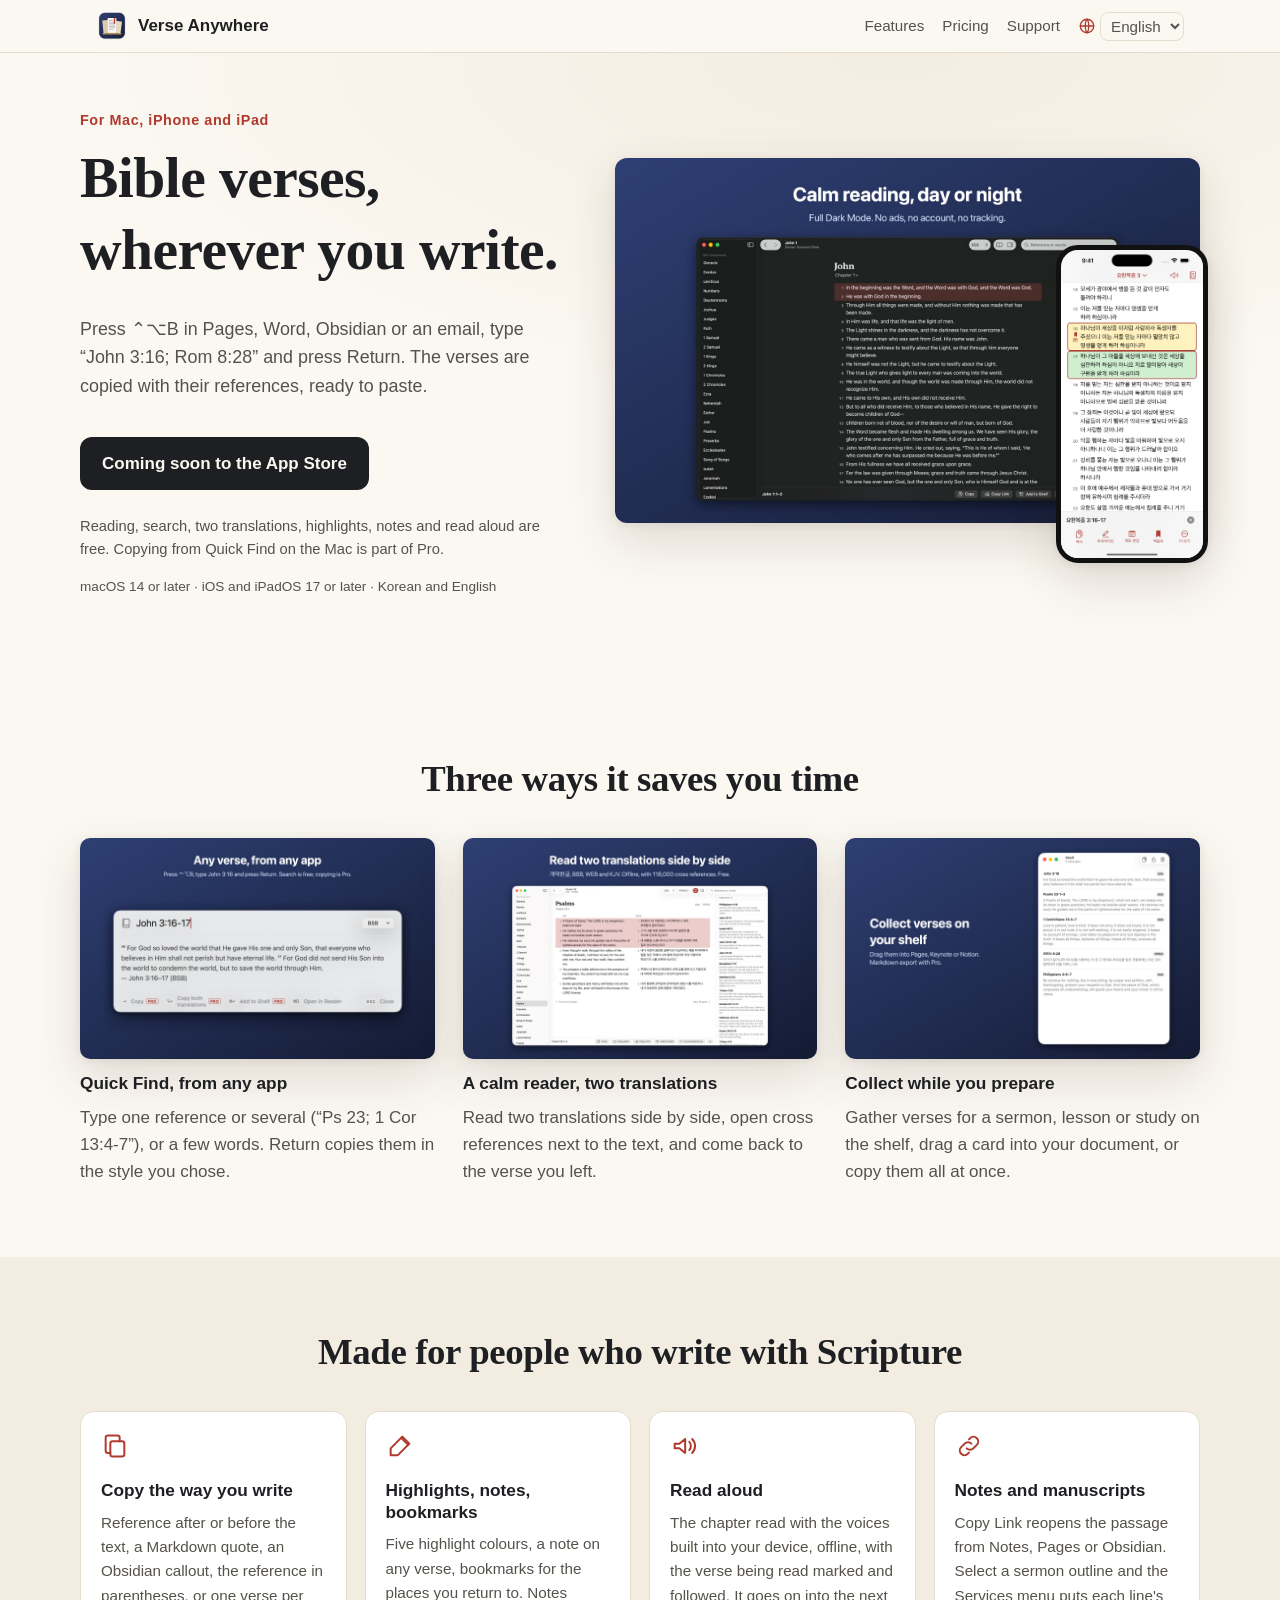
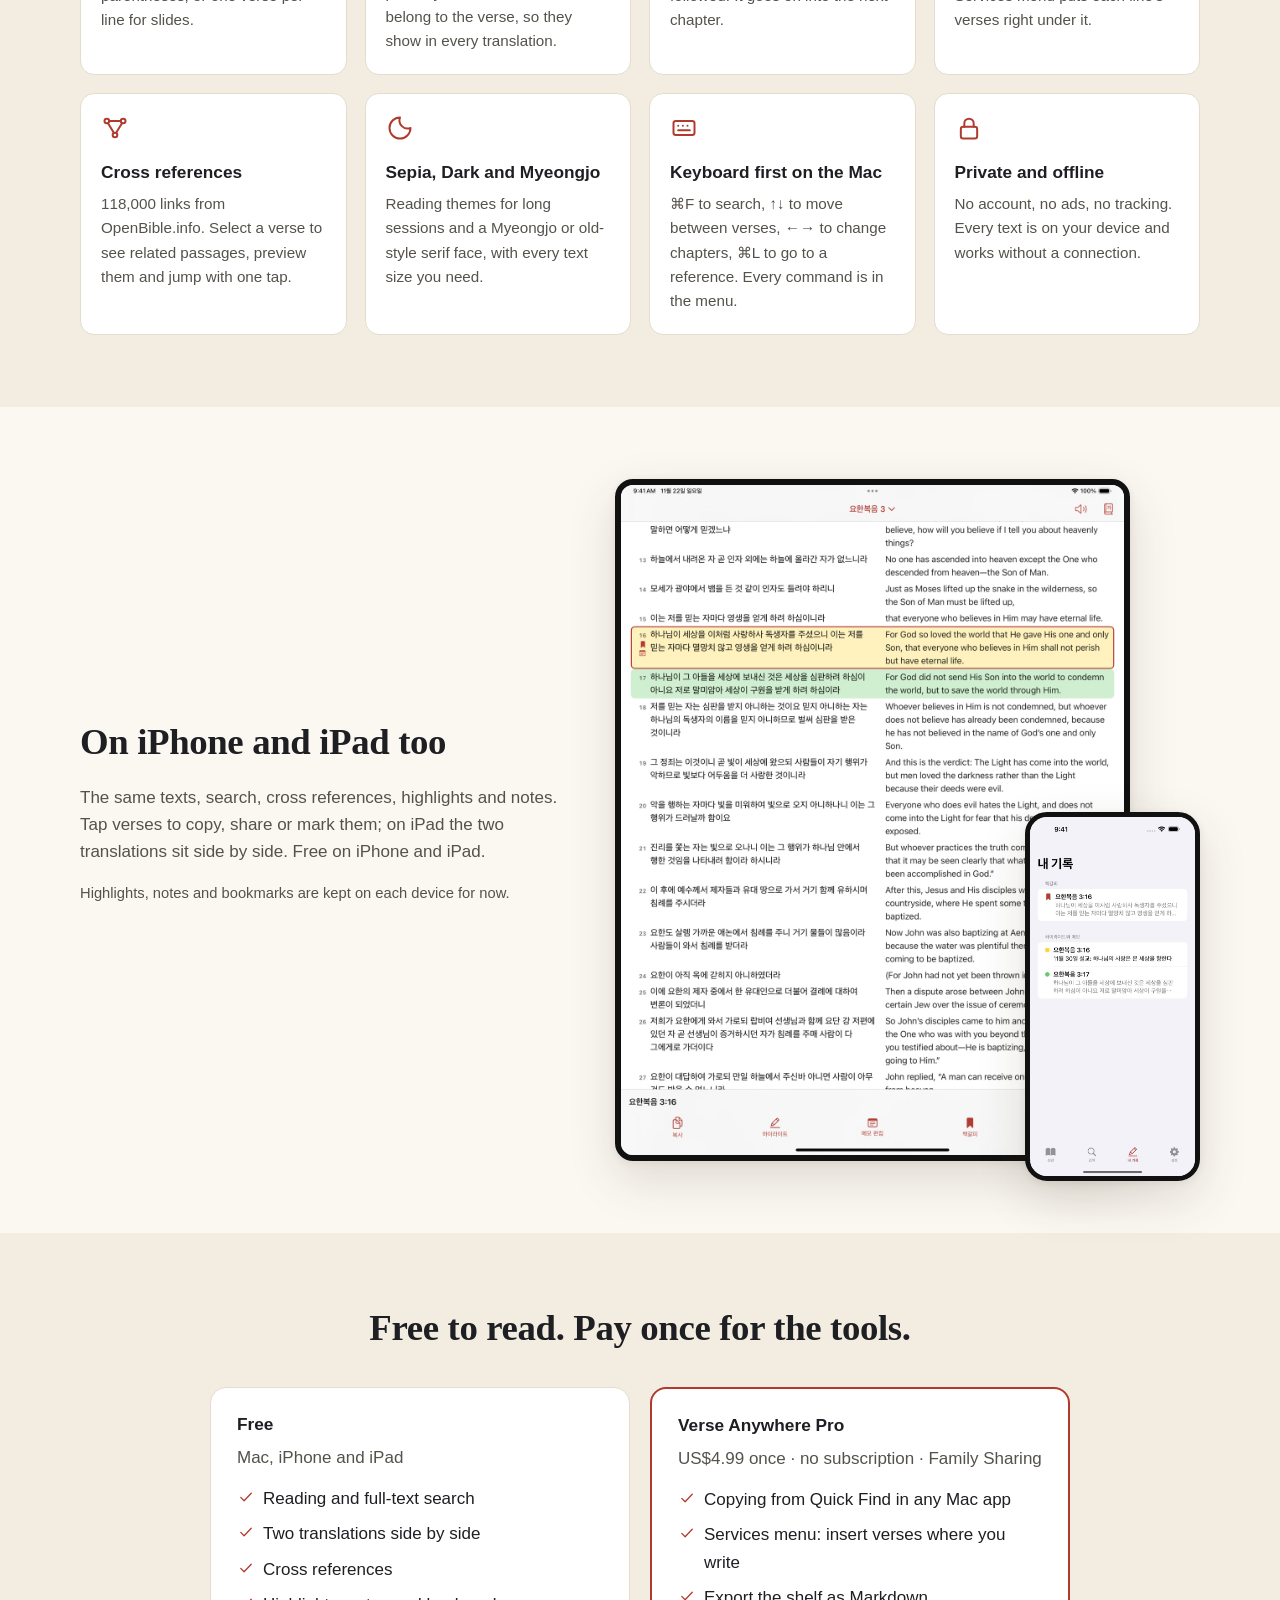
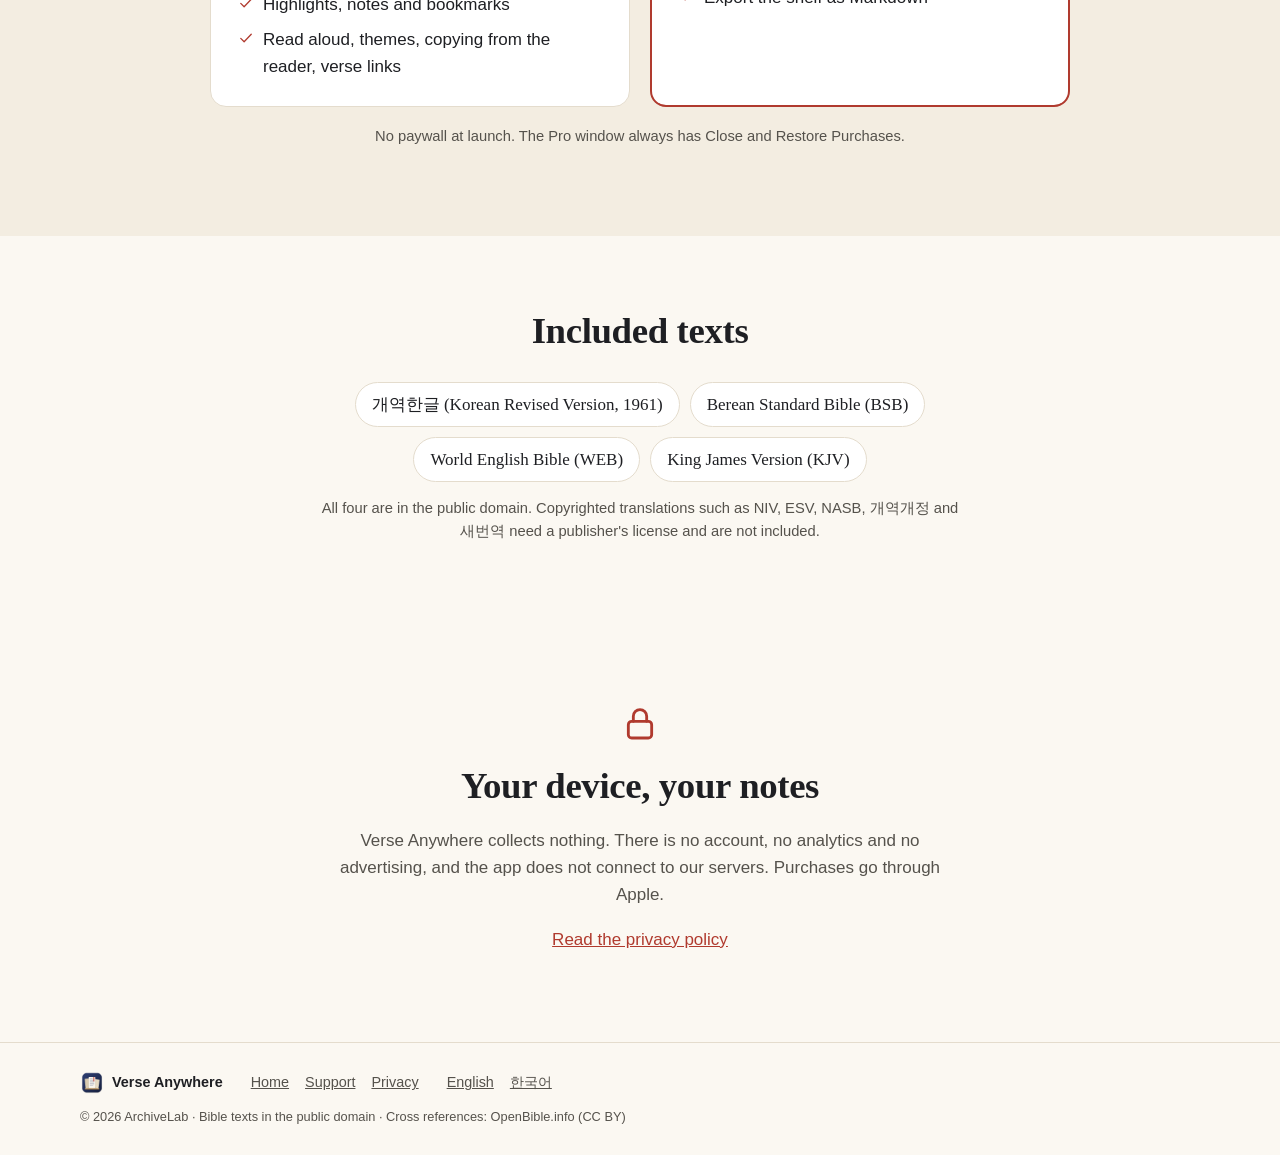
==== index.html @ a39cfaa6 "Verse Anywhere website: home, privacy and support pages in English and Korean Static pages generated" ====
<!doctype html>
<html lang="en">
<head>
<meta charset="utf-8">
<meta name="viewport" content="width=device-width, initial-scale=1">
<title>Verse Anywhere</title>
<meta name="description" content="Press ⌃⌥B in any Mac app, type a reference and press Return: the verses are copied with their references. Two translations side by side, cross references, highlights and notes, read aloud. Offline, no account. Free to read, one-time Pro.">
<link rel="alternate" hreflang="en" href="https://archivelab-kr.github.io/verseanywhere/en/">
<link rel="alternate" hreflang="ko" href="https://archivelab-kr.github.io/verseanywhere/ko/">
<link rel="alternate" hreflang="x-default" href="https://archivelab-kr.github.io/verseanywhere/">
<link rel="icon" type="image/png" href="assets/favicon.png">
<script>
(function () {
  var langs = (navigator.languages || [navigator.language || "en"]);
  for (var i = 0; i < langs.length; i++) { if (langs[i].toLowerCase().indexOf("ko") === 0) { location.replace("ko/"); return; } }
  location.replace("en/");
})();
</script>
<noscript><meta http-equiv="refresh" content="0; url=en/"></noscript>
</head>
<body>
<ul><li><a href="en/" lang="en">English</a></li><li><a href="ko/" lang="ko">한국어</a></li></ul>
</body>
</html>
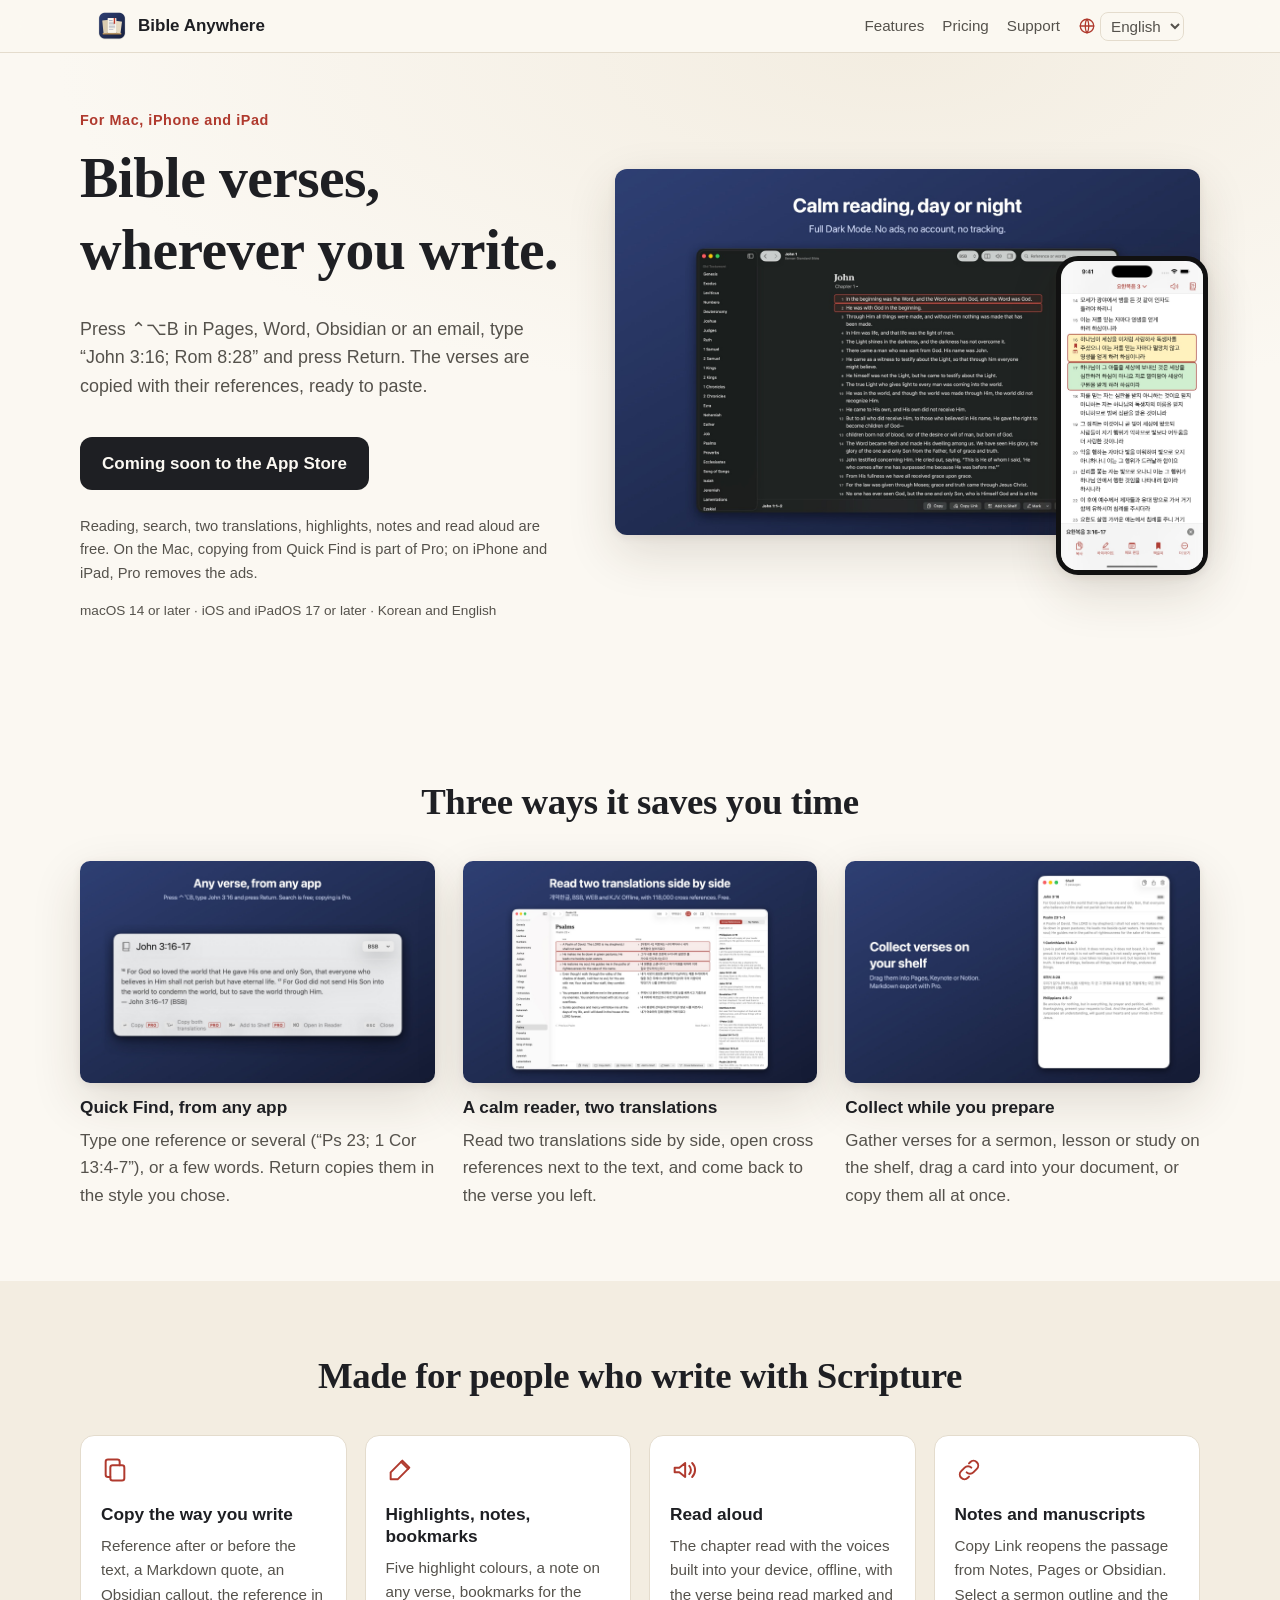
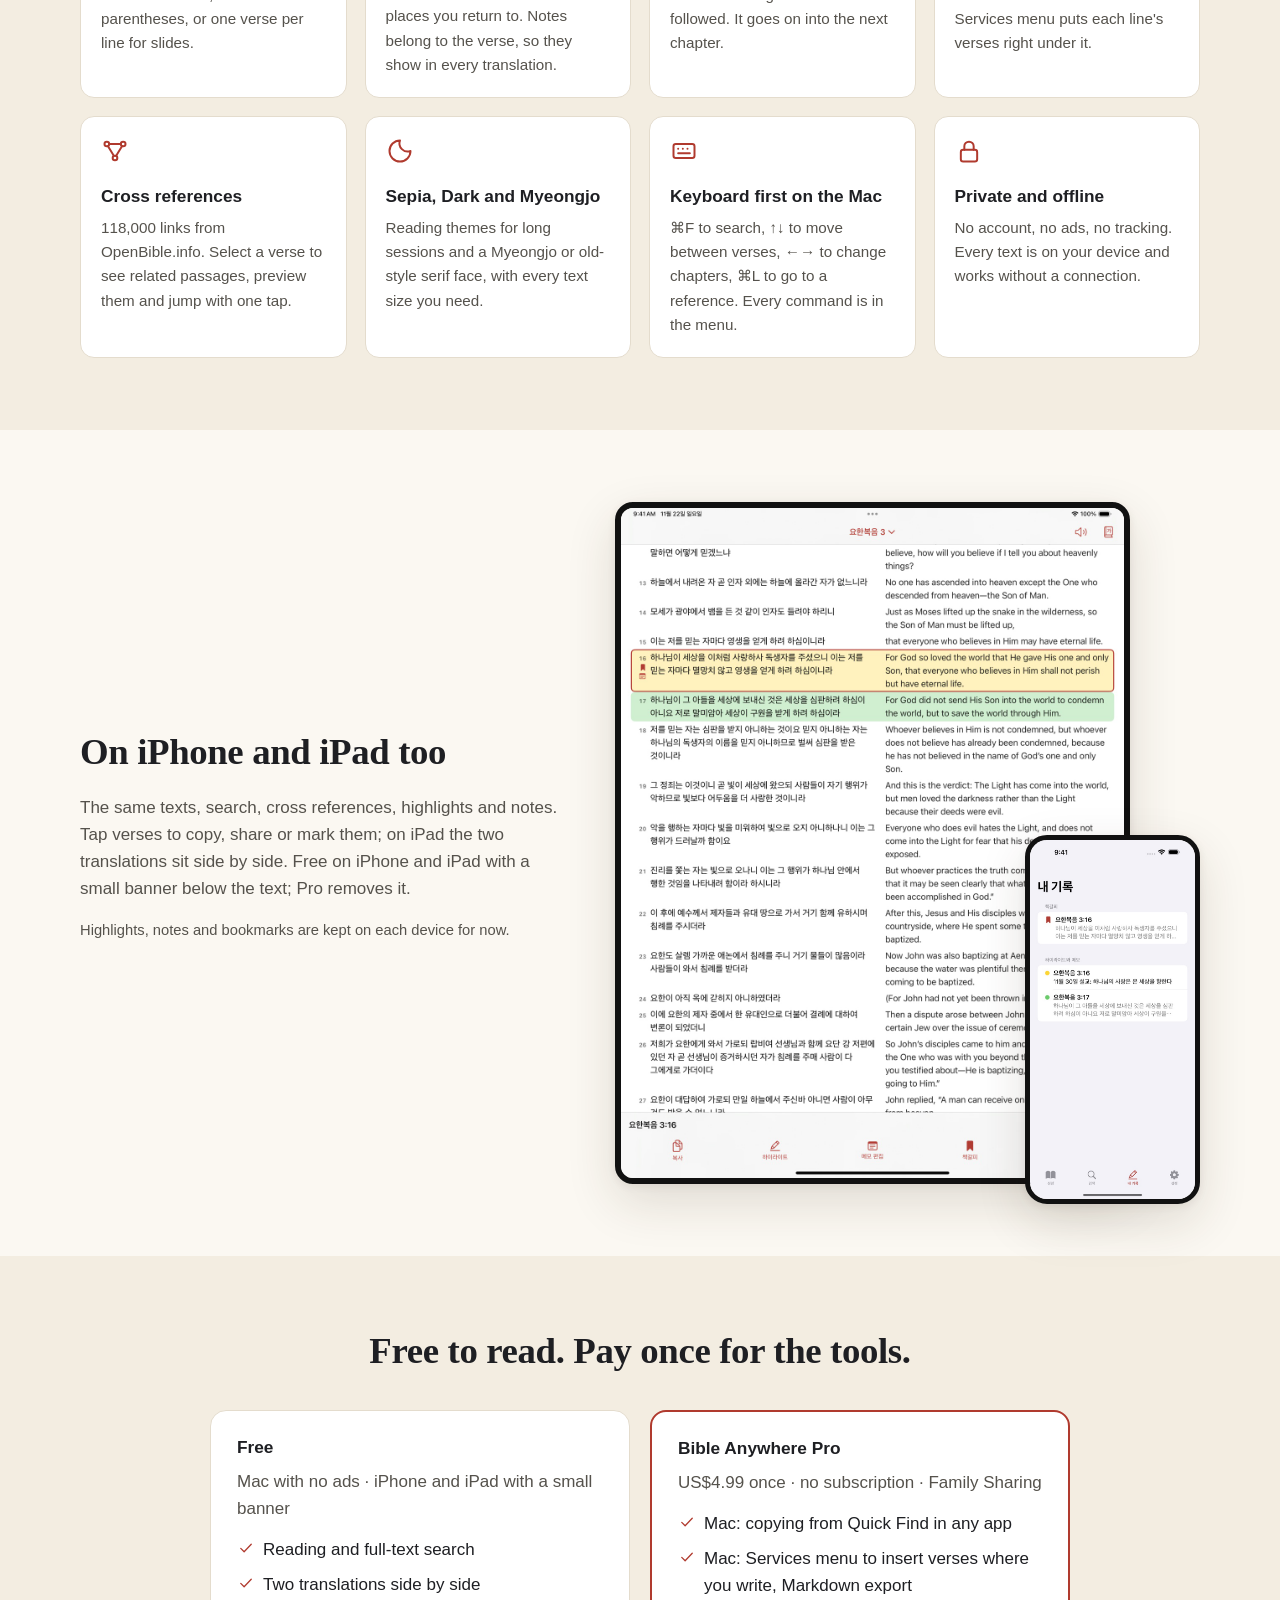
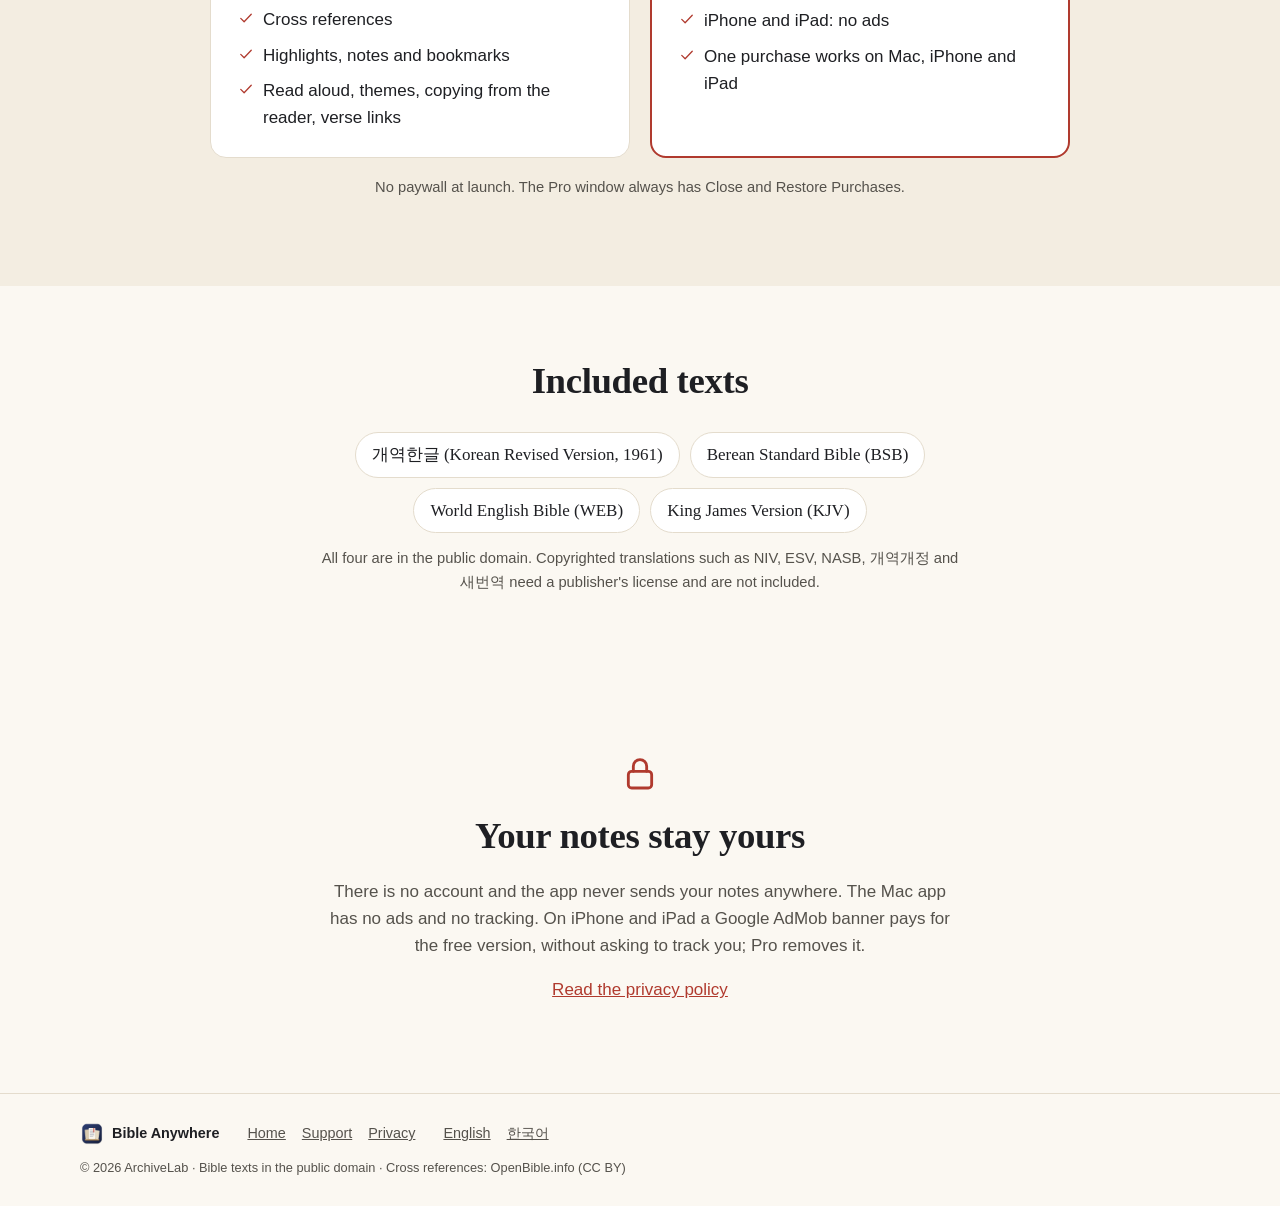
==== commit 2522482f: "Rename to Bible Anywhere; site moves to /bibleanywhere Co-Authored-By: Claude Opus 5.5 <noreply@anth" ====
--- a/index.html
+++ b/index.html
@@ -3,11 +3,11 @@
 <head>
 <meta charset="utf-8">
 <meta name="viewport" content="width=device-width, initial-scale=1">
-<title>Verse Anywhere</title>
+<title>Bible Anywhere</title>
 <meta name="description" content="Press ⌃⌥B in any Mac app, type a reference and press Return: the verses are copied with their references. Two translations side by side, cross references, highlights and notes, read aloud. Offline, no account. Free to read, one-time Pro.">
-<link rel="alternate" hreflang="en" href="https://archivelab-kr.github.io/verseanywhere/en/">
-<link rel="alternate" hreflang="ko" href="https://archivelab-kr.github.io/verseanywhere/ko/">
-<link rel="alternate" hreflang="x-default" href="https://archivelab-kr.github.io/verseanywhere/">
+<link rel="alternate" hreflang="en" href="https://archivelab-kr.github.io/bibleanywhere/en/">
+<link rel="alternate" hreflang="ko" href="https://archivelab-kr.github.io/bibleanywhere/ko/">
+<link rel="alternate" hreflang="x-default" href="https://archivelab-kr.github.io/bibleanywhere/">
 <link rel="icon" type="image/png" href="assets/favicon.png">
 <script>
 (function () {
